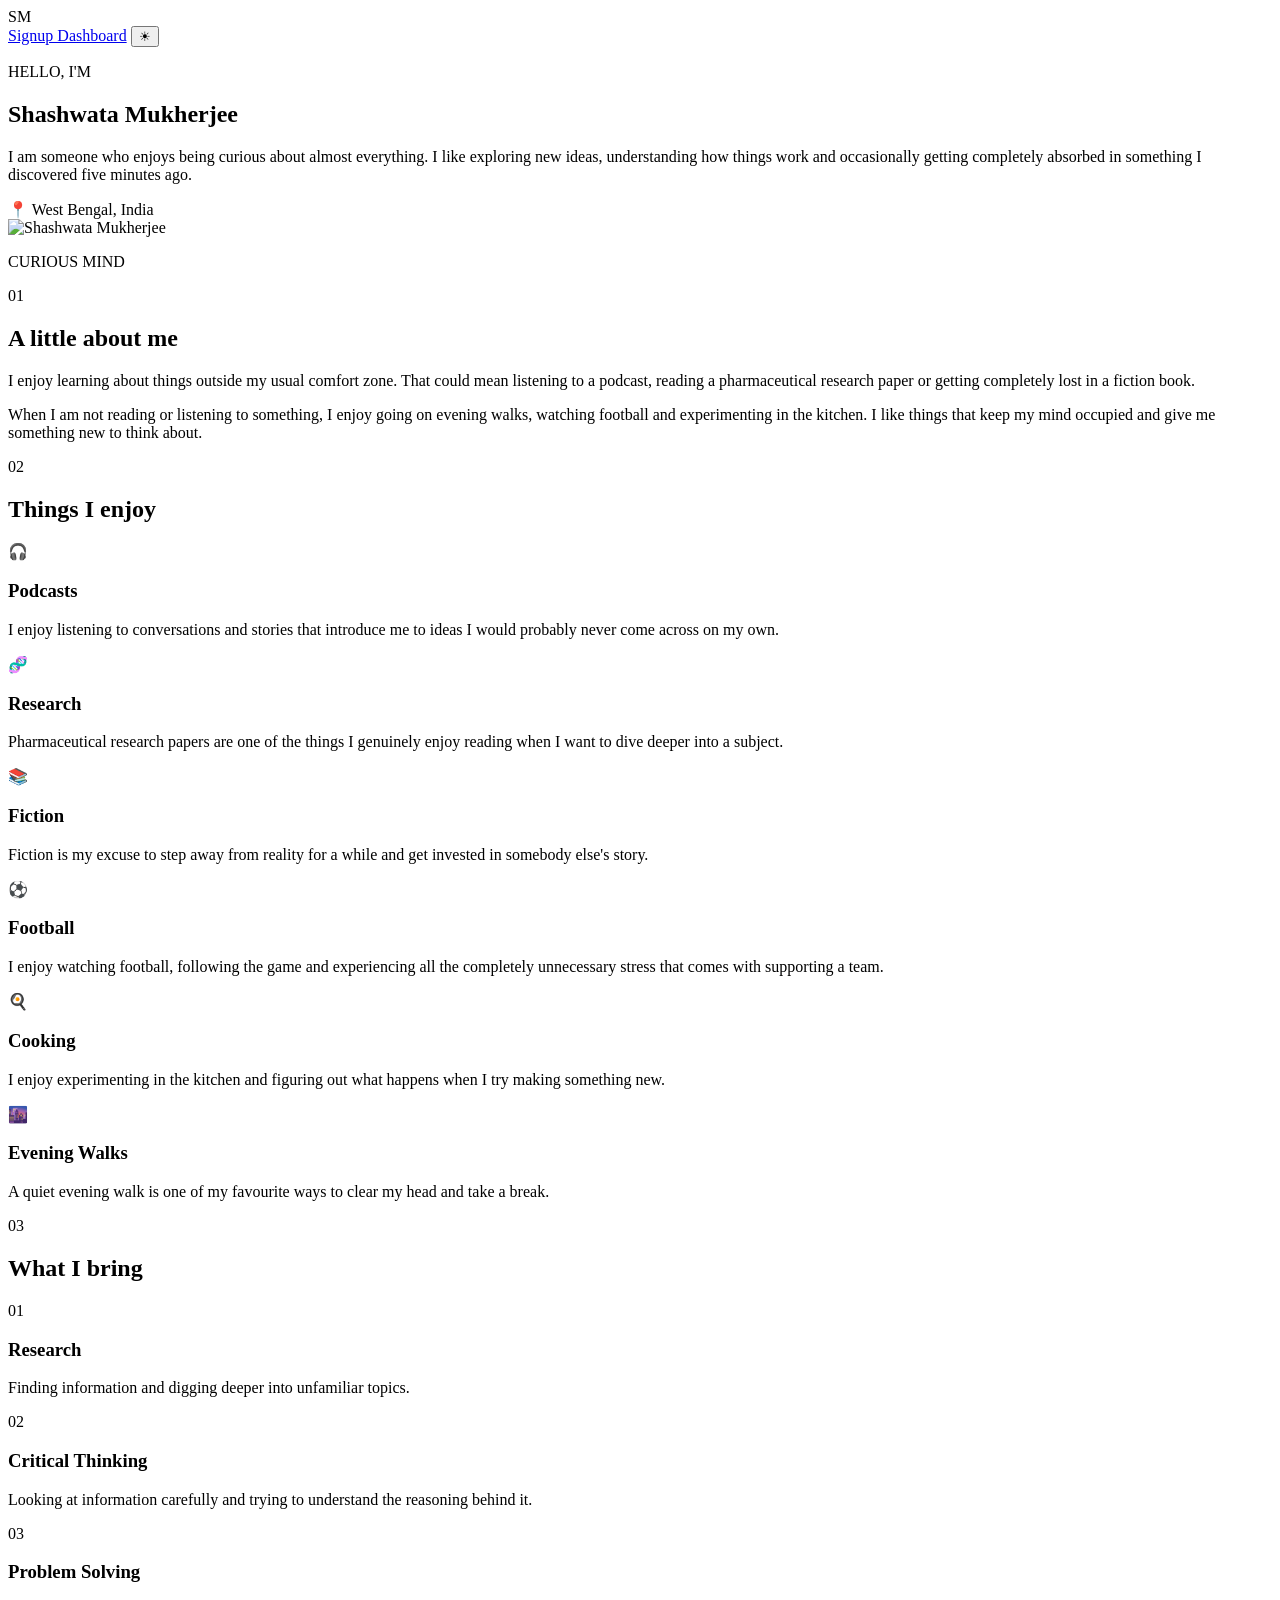
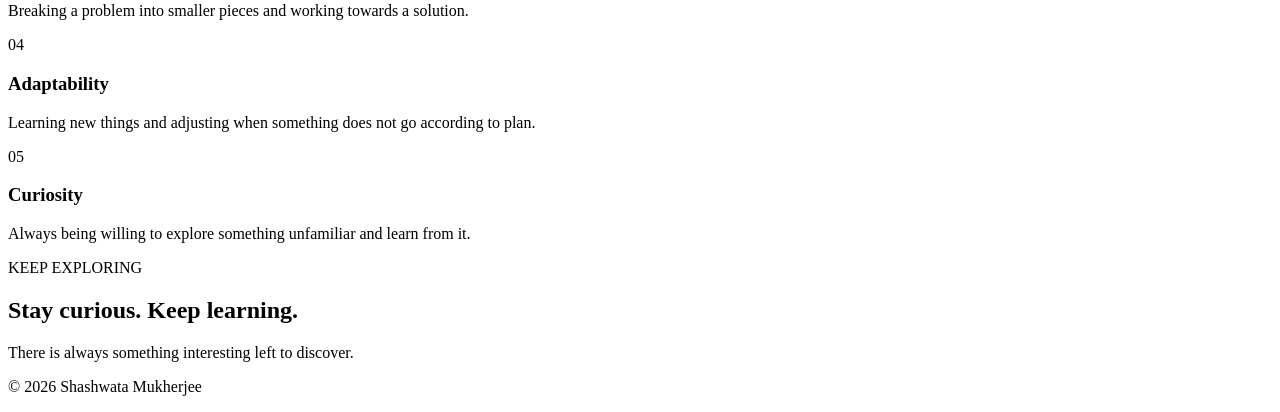
==== Task-2-Personal-Introduction/index.html @ 12bb1750 "Rename index.html to Task-2-Personal-Introduction/index.html" ====
<!DOCTYPE html>
<html lang="en">

<head>
    <meta charset="UTF-8">
    <meta name="viewport" content="width=device-width, initial-scale=1.0">

    <title>Shashwata Mukherjee | Portfolio</title>

    <link rel="stylesheet" href="portfolio.css">
</head>

<body>

    <div class="background">
        <div class="orb orb1"></div>
        <div class="orb orb2"></div>
        <div class="grid"></div>
    </div>

    <header>

        <div class="logo">SM</div>

        <a href="signup.html" class="signup-link">Signup Dashboard</a>

        <button id="themeButton">☀</button>

    </header>


    <main>

        <section class="hero">

            <div class="heroText">

                <p class="eyebrow">HELLO, I'M</p>

                <h1>
                    Shashwata
                    <span>Mukherjee</span>
                </h1>

                <p class="intro">
                    I am someone who enjoys being curious about almost
                    everything. I like exploring new ideas, understanding
                    how things work and occasionally getting completely
                    absorbed in something I discovered five minutes ago.
                </p>

                <div class="location">
                    📍 West Bengal, India
                </div>

            </div>


            <div class="profileCard">

                <div class="profileGlow"></div>

                <img src="profile.jpg" alt="Shashwata Mukherjee" class="profileImage">

                <p>CURIOUS MIND</p>

            </div>

        </section>


        <section class="about">

            <div class="sectionTitle">
                <span>01</span>
                <h2>A little about me</h2>
            </div>

            <div class="aboutContent">

                <p>
                    I enjoy learning about things outside my usual
                    comfort zone. That could mean listening to a podcast,
                    reading a pharmaceutical research paper or getting
                    completely lost in a fiction book.
                </p>

                <p>
                    When I am not reading or listening to something,
                    I enjoy going on evening walks, watching football
                    and experimenting in the kitchen. I like things that
                    keep my mind occupied and give me something new to
                    think about.
                </p>

            </div>

        </section>


        <section class="interests">

            <div class="sectionTitle">
                <span>02</span>
                <h2>Things I enjoy</h2>
            </div>


            <div class="cards">

                <div class="card">
                    <div class="icon">🎧</div>

                    <h3>Podcasts</h3>

                    <p>
                        I enjoy listening to conversations and stories
                        that introduce me to ideas I would probably
                        never come across on my own.
                    </p>
                </div>


                <div class="card">
                    <div class="icon">🧬</div>

                    <h3>Research</h3>

                    <p>
                        Pharmaceutical research papers are one of
                        the things I genuinely enjoy reading when
                        I want to dive deeper into a subject.
                    </p>
                </div>


                <div class="card">
                    <div class="icon">📚</div>

                    <h3>Fiction</h3>

                    <p>
                        Fiction is my excuse to step away from
                        reality for a while and get invested in
                        somebody else's story.
                    </p>
                </div>


                <div class="card">
                    <div class="icon">⚽</div>

                    <h3>Football</h3>

                    <p>
                        I enjoy watching football, following the game
                        and experiencing all the completely unnecessary
                        stress that comes with supporting a team.
                    </p>
                </div>


                <div class="card">
                    <div class="icon">🍳</div>

                    <h3>Cooking</h3>

                    <p>
                        I enjoy experimenting in the kitchen and
                        figuring out what happens when I try making
                        something new.
                    </p>
                </div>


                <div class="card">
                    <div class="icon">🌆</div>

                    <h3>Evening Walks</h3>

                    <p>
                        A quiet evening walk is one of my favourite
                        ways to clear my head and take a break.
                    </p>
                </div>

            </div>

        </section>


        <section class="skills">

            <div class="sectionTitle">
                <span>03</span>
                <h2>What I bring</h2>
            </div>


            <div class="skillList">

                <div class="skill">

                    <span>01</span>

                    <div>
                        <h3>Research</h3>

                        <p>
                            Finding information and digging deeper
                            into unfamiliar topics.
                        </p>
                    </div>

                </div>


                <div class="skill">

                    <span>02</span>

                    <div>
                        <h3>Critical Thinking</h3>

                        <p>
                            Looking at information carefully and
                            trying to understand the reasoning behind it.
                        </p>
                    </div>

                </div>


                <div class="skill">

                    <span>03</span>

                    <div>
                        <h3>Problem Solving</h3>

                        <p>
                            Breaking a problem into smaller pieces
                            and working towards a solution.
                        </p>
                    </div>

                </div>


                <div class="skill">

                    <span>04</span>

                    <div>
                        <h3>Adaptability</h3>

                        <p>
                            Learning new things and adjusting when
                            something does not go according to plan.
                        </p>
                    </div>

                </div>


                <div class="skill">

                    <span>05</span>

                    <div>
                        <h3>Curiosity</h3>

                        <p>
                            Always being willing to explore something
                            unfamiliar and learn from it.
                        </p>
                    </div>

                </div>

            </div>

        </section>


        <section class="contact">

            <p class="eyebrow">KEEP EXPLORING</p>

            <h2>
                Stay curious.
                <span>Keep learning.</span>
            </h2>

            <p>
                There is always something interesting left to discover.
            </p>

        </section>

    </main>


    <footer>

        <p>© 2026 Shashwata Mukherjee</p>

    </footer>


    <script>

        const themeButton =
            document.getElementById("themeButton");


        themeButton.addEventListener("click", function () {

            document.body.classList.toggle("light");


            if (document.body.classList.contains("light")) {

                themeButton.textContent = "☾";

                localStorage.setItem("theme", "light");

            } else {

                themeButton.textContent = "☀";

                localStorage.setItem("theme", "dark");

            }

        });


        const savedTheme =
            localStorage.getItem("theme");


        if (savedTheme === "light") {

            document.body.classList.add("light");

            themeButton.textContent = "☾";

        }

    </script>

</body>

</html>
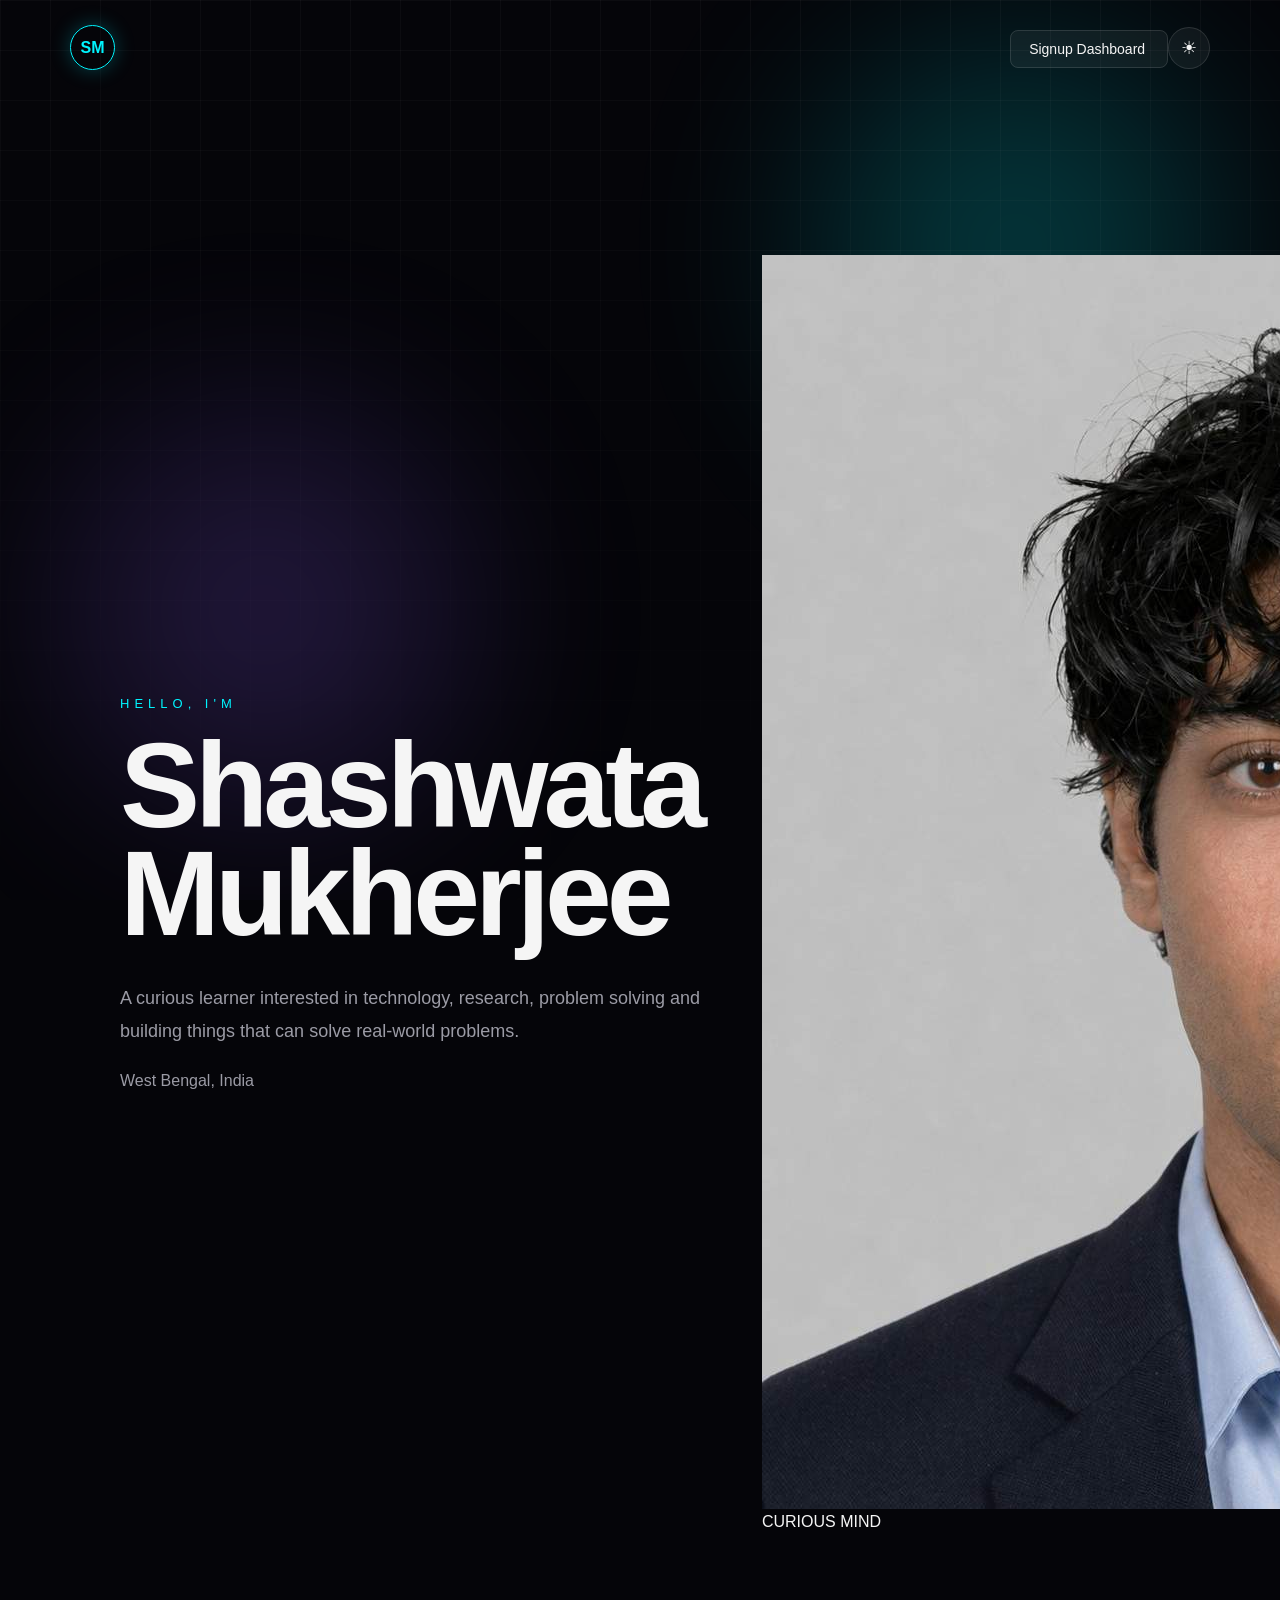
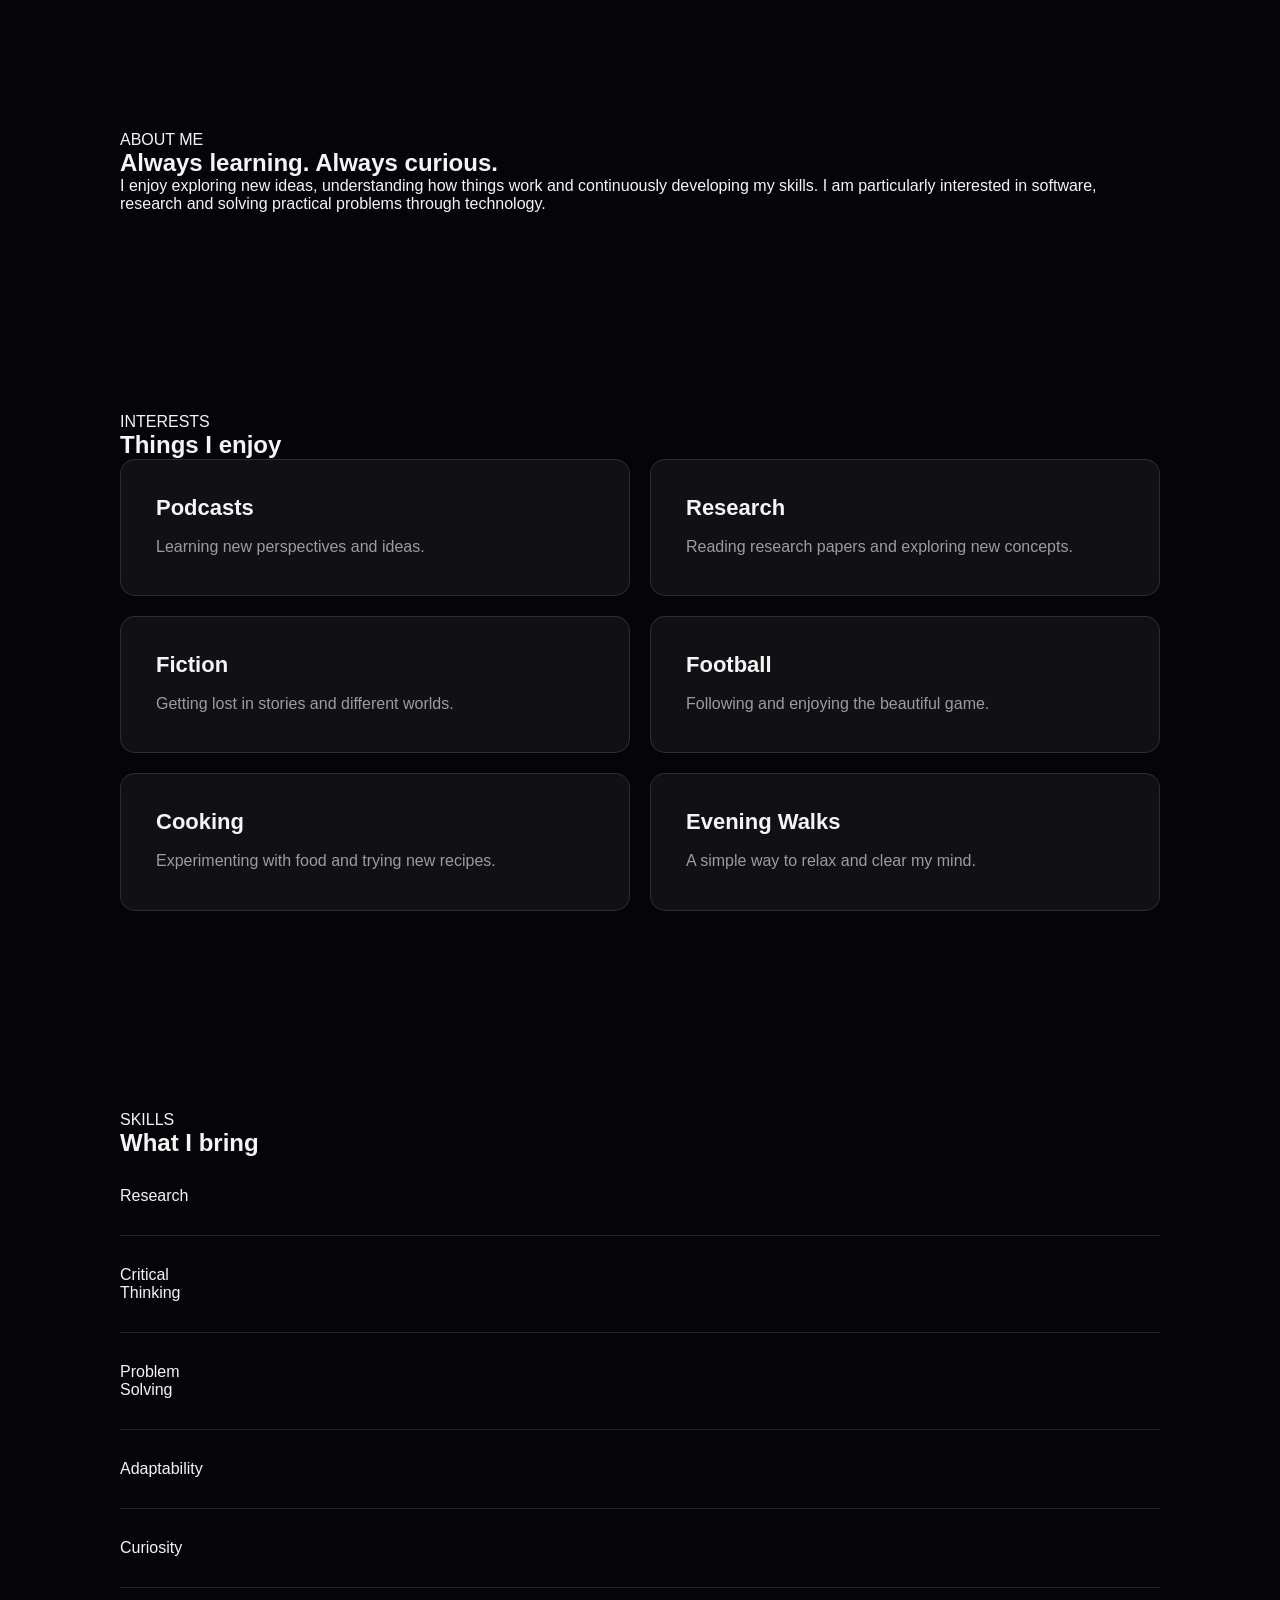
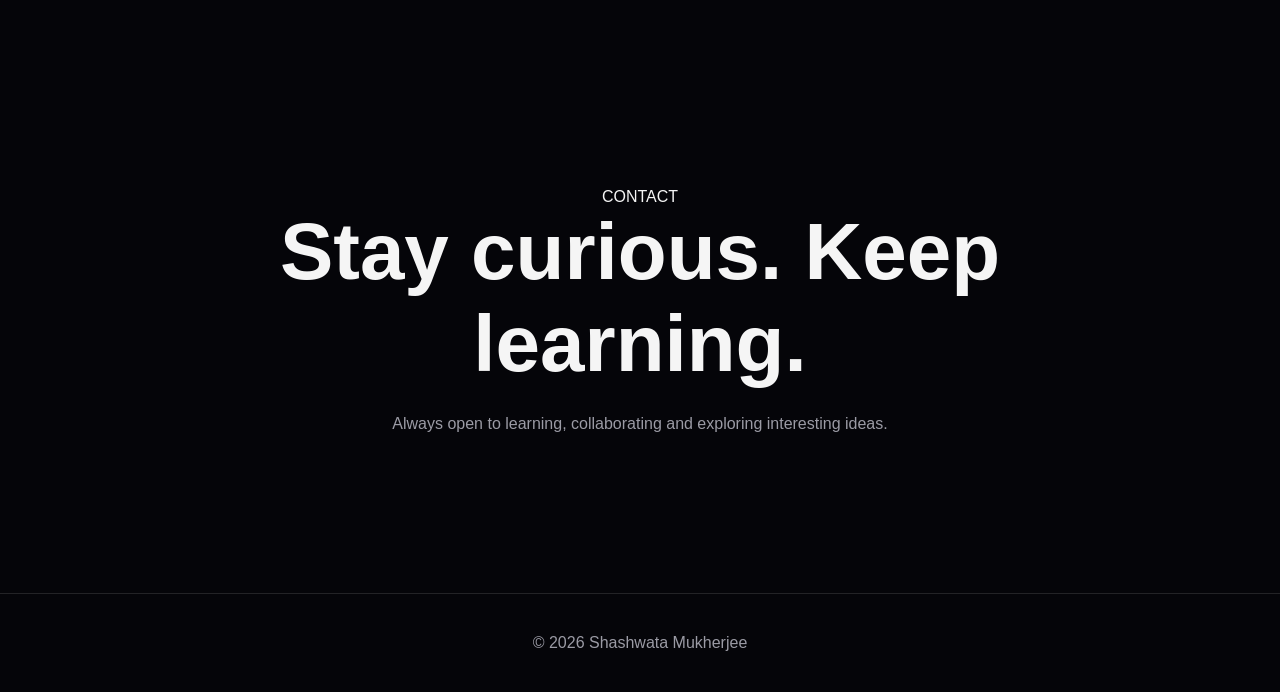
==== commit b66154ef: "Update index.html" ====
--- a/Task-2-Personal-Introduction/index.html
+++ b/Task-2-Personal-Introduction/index.html
@@ -1,12 +1,9 @@
 <!DOCTYPE html>
 <html lang="en">
-
 <head>
     <meta charset="UTF-8">
     <meta name="viewport" content="width=device-width, initial-scale=1.0">
-
     <title>Shashwata Mukherjee | Portfolio</title>
-
     <link rel="stylesheet" href="portfolio.css">
 </head>
 
@@ -19,51 +16,43 @@
     </div>
 
     <header>
-
         <div class="logo">SM</div>
 
-        <a href="signup.html" class="signup-link">Signup Dashboard</a>
+        <nav>
+            <a href="../Task-1-Signup-Dashboard/signup.html" class="signup-link">
+                Signup Dashboard
+            </a>
 
-        <button id="themeButton">☀</button>
-
+            <button id="themeButton">☀</button>
+        </nav>
     </header>
-
 
     <main>
 
         <section class="hero">
 
-            <div class="heroText">
-
+            <div class="hero-text">
                 <p class="eyebrow">HELLO, I'M</p>
 
-                <h1>
-                    Shashwata
-                    <span>Mukherjee</span>
-                </h1>
+                <h1>Shashwata Mukherjee</h1>
 
                 <p class="intro">
-                    I am someone who enjoys being curious about almost
-                    everything. I like exploring new ideas, understanding
-                    how things work and occasionally getting completely
-                    absorbed in something I discovered five minutes ago.
+                    A curious learner interested in technology, research,
+                    problem solving and building things that can solve
+                    real-world problems.
                 </p>
 
-                <div class="location">
-                    📍 West Bengal, India
-                </div>
-
+                <p class="location">
+                    West Bengal, India
+                </p>
             </div>
 
+            <div class="profile-card">
+                <img src="profile.jpg" alt="Shashwata Mukherjee">
 
-            <div class="profileCard">
-
-                <div class="profileGlow"></div>
-
-                <img src="profile.jpg" alt="Shashwata Mukherjee" class="profileImage">
-
-                <p>CURIOUS MIND</p>
-
+                <div class="card-text">
+                    <p>CURIOUS MIND</p>
+                </div>
             </div>
 
         </section>
@@ -71,117 +60,56 @@
 
         <section class="about">
 
-            <div class="sectionTitle">
-                <span>01</span>
-                <h2>A little about me</h2>
-            </div>
+            <p class="section-label">ABOUT ME</p>
 
-            <div class="aboutContent">
+            <h2>Always learning. Always curious.</h2>
 
-                <p>
-                    I enjoy learning about things outside my usual
-                    comfort zone. That could mean listening to a podcast,
-                    reading a pharmaceutical research paper or getting
-                    completely lost in a fiction book.
-                </p>
-
-                <p>
-                    When I am not reading or listening to something,
-                    I enjoy going on evening walks, watching football
-                    and experimenting in the kitchen. I like things that
-                    keep my mind occupied and give me something new to
-                    think about.
-                </p>
-
-            </div>
+            <p>
+                I enjoy exploring new ideas, understanding how things work
+                and continuously developing my skills. I am particularly
+                interested in software, research and solving practical
+                problems through technology.
+            </p>
 
         </section>
 
 
         <section class="interests">
 
-            <div class="sectionTitle">
-                <span>02</span>
-                <h2>Things I enjoy</h2>
-            </div>
+            <p class="section-label">INTERESTS</p>
 
+            <h2>Things I enjoy</h2>
 
             <div class="cards">
 
                 <div class="card">
-                    <div class="icon">🎧</div>
-
                     <h3>Podcasts</h3>
-
-                    <p>
-                        I enjoy listening to conversations and stories
-                        that introduce me to ideas I would probably
-                        never come across on my own.
-                    </p>
+                    <p>Learning new perspectives and ideas.</p>
                 </div>
 
+                <div class="card">
+                    <h3>Research</h3>
+                    <p>Reading research papers and exploring new concepts.</p>
+                </div>
 
                 <div class="card">
-                    <div class="icon">🧬</div>
-
-                    <h3>Research</h3>
-
-                    <p>
-                        Pharmaceutical research papers are one of
-                        the things I genuinely enjoy reading when
-                        I want to dive deeper into a subject.
-                    </p>
+                    <h3>Fiction</h3>
+                    <p>Getting lost in stories and different worlds.</p>
                 </div>
 
+                <div class="card">
+                    <h3>Football</h3>
+                    <p>Following and enjoying the beautiful game.</p>
+                </div>
 
                 <div class="card">
-                    <div class="icon">📚</div>
-
-                    <h3>Fiction</h3>
-
-                    <p>
-                        Fiction is my excuse to step away from
-                        reality for a while and get invested in
-                        somebody else's story.
-                    </p>
+                    <h3>Cooking</h3>
+                    <p>Experimenting with food and trying new recipes.</p>
                 </div>
 
-
                 <div class="card">
-                    <div class="icon">⚽</div>
-
-                    <h3>Football</h3>
-
-                    <p>
-                        I enjoy watching football, following the game
-                        and experiencing all the completely unnecessary
-                        stress that comes with supporting a team.
-                    </p>
-                </div>
-
-
-                <div class="card">
-                    <div class="icon">🍳</div>
-
-                    <h3>Cooking</h3>
-
-                    <p>
-                        I enjoy experimenting in the kitchen and
-                        figuring out what happens when I try making
-                        something new.
-                    </p>
-                </div>
-
-
-                <div class="card">
-                    <div class="icon">🌆</div>
-
                     <h3>Evening Walks</h3>
-
-                    <p>
-                        A quiet evening walk is one of my favourite
-                        ways to clear my head and take a break.
-                    </p>
+                    <p>A simple way to relax and clear my mind.</p>
                 </div>
 
             </div>
@@ -191,92 +119,17 @@
 
         <section class="skills">
 
-            <div class="sectionTitle">
-                <span>03</span>
-                <h2>What I bring</h2>
-            </div>
+            <p class="section-label">SKILLS</p>
 
+            <h2>What I bring</h2>
 
-            <div class="skillList">
+            <div class="skill-list">
 
-                <div class="skill">
-
-                    <span>01</span>
-
-                    <div>
-                        <h3>Research</h3>
-
-                        <p>
-                            Finding information and digging deeper
-                            into unfamiliar topics.
-                        </p>
-                    </div>
-
-                </div>
-
-
-                <div class="skill">
-
-                    <span>02</span>
-
-                    <div>
-                        <h3>Critical Thinking</h3>
-
-                        <p>
-                            Looking at information carefully and
-                            trying to understand the reasoning behind it.
-                        </p>
-                    </div>
-
-                </div>
-
-
-                <div class="skill">
-
-                    <span>03</span>
-
-                    <div>
-                        <h3>Problem Solving</h3>
-
-                        <p>
-                            Breaking a problem into smaller pieces
-                            and working towards a solution.
-                        </p>
-                    </div>
-
-                </div>
-
-
-                <div class="skill">
-
-                    <span>04</span>
-
-                    <div>
-                        <h3>Adaptability</h3>
-
-                        <p>
-                            Learning new things and adjusting when
-                            something does not go according to plan.
-                        </p>
-                    </div>
-
-                </div>
-
-
-                <div class="skill">
-
-                    <span>05</span>
-
-                    <div>
-                        <h3>Curiosity</h3>
-
-                        <p>
-                            Always being willing to explore something
-                            unfamiliar and learn from it.
-                        </p>
-                    </div>
-
-                </div>
+                <span class="skill">Research</span>
+                <span class="skill">Critical Thinking</span>
+                <span class="skill">Problem Solving</span>
+                <span class="skill">Adaptability</span>
+                <span class="skill">Curiosity</span>
 
             </div>
 
@@ -285,15 +138,13 @@
 
         <section class="contact">
 
-            <p class="eyebrow">KEEP EXPLORING</p>
+            <p class="section-label">CONTACT</p>
 
-            <h2>
-                Stay curious.
-                <span>Keep learning.</span>
-            </h2>
+            <h2>Stay curious. Keep learning.</h2>
 
             <p>
-                There is always something interesting left to discover.
+                Always open to learning, collaborating and exploring
+                interesting ideas.
             </p>
 
         </section>
@@ -302,22 +153,17 @@
 
 
     <footer>
-
         <p>© 2026 Shashwata Mukherjee</p>
-
     </footer>
 
 
     <script>
 
-        const themeButton =
-            document.getElementById("themeButton");
-
+        const themeButton = document.getElementById("themeButton");
 
         themeButton.addEventListener("click", function () {
 
             document.body.classList.toggle("light");
-
 
             if (document.body.classList.contains("light")) {
 
@@ -336,9 +182,7 @@
         });
 
 
-        const savedTheme =
-            localStorage.getItem("theme");
-
+        const savedTheme = localStorage.getItem("theme");
 
         if (savedTheme === "light") {
 
@@ -351,5 +195,4 @@
     </script>
 
 </body>
-
 </html>
--- a/Task-2-Personal-Introduction/portfolio.css
+++ b/Task-2-Personal-Introduction/portfolio.css
@@ -0,0 +1,483 @@
+* {
+    margin: 0;
+    padding: 0;
+    box-sizing: border-box;
+}
+
+:root {
+    --background: #050509;
+    --surface: rgba(255, 255, 255, 0.05);
+    --border: rgba(255, 255, 255, 0.12);
+    --text: #f5f5f5;
+    --muted: #9b9ba5;
+    --accent: #00f5ff;
+    --accent2: #8b5cf6;
+}
+
+body {
+    font-family: Arial, sans-serif;
+    background: var(--background);
+    color: var(--text);
+    min-height: 100vh;
+    overflow-x: hidden;
+    transition: background 0.5s, color 0.5s;
+}
+
+.background {
+    position: fixed;
+    inset: 0;
+    pointer-events: none;
+    overflow: hidden;
+    z-index: -1;
+}
+
+.grid {
+    position: absolute;
+    inset: 0;
+
+    background-image:
+        linear-gradient(rgba(255, 255, 255, 0.03) 1px,
+            transparent 1px),
+        linear-gradient(90deg,
+            rgba(255, 255, 255, 0.03) 1px,
+            transparent 1px);
+
+    background-size: 50px 50px;
+
+    mask-image: linear-gradient(to bottom,
+            black,
+            transparent);
+}
+
+.orb {
+    position: absolute;
+    width: 400px;
+    height: 400px;
+    border-radius: 50%;
+    filter: blur(100px);
+    opacity: 0.2;
+    animation: float 8s ease-in-out infinite;
+}
+
+.orb1 {
+    background: var(--accent);
+    top: 5%;
+    right: 5%;
+}
+
+.orb2 {
+    background: var(--accent2);
+    bottom: 10%;
+    left: 5%;
+    animation-delay: 2s;
+}
+
+@keyframes float {
+
+    0%,
+    100% {
+        transform: translateY(0);
+    }
+
+    50% {
+        transform: translateY(-40px);
+    }
+}
+
+header {
+    max-width: 1200px;
+    margin: auto;
+    padding: 25px 30px;
+
+    display: flex;
+    justify-content: space-between;
+    align-items: center;
+    gap: 20px;
+}
+
+.logo {
+    width: 45px;
+    height: 45px;
+
+    display: flex;
+    justify-content: center;
+    align-items: center;
+
+    border: 1px solid var(--accent);
+    border-radius: 50%;
+
+    color: var(--accent);
+    font-weight: bold;
+
+    box-shadow: 0 0 20px rgba(0, 245, 255, 0.25);
+}
+
+.signup-link {
+    margin-left: auto;
+
+    padding: 10px 18px;
+
+    border: 1px solid var(--border);
+    border-radius: 8px;
+
+    background: var(--surface);
+    color: var(--text);
+
+    text-decoration: none;
+    font-size: 14px;
+
+    transition: 0.3s;
+}
+
+.signup-link:hover {
+    border-color: var(--accent);
+    color: var(--accent);
+    transform: translateY(-2px);
+}
+
+#themeButton {
+    width: 42px;
+    height: 42px;
+
+    border: 1px solid var(--border);
+    border-radius: 50%;
+
+    background: var(--surface);
+    color: var(--text);
+
+    cursor: pointer;
+    font-size: 18px;
+
+    transition: 0.3s;
+}
+
+#themeButton:hover {
+    transform: rotate(20deg) scale(1.1);
+    border-color: var(--accent);
+}
+
+main {
+    max-width: 1100px;
+    margin: auto;
+    padding: 60px 30px;
+}
+
+.hero {
+    min-height: 600px;
+
+    display: flex;
+    align-items: center;
+    justify-content: space-between;
+    gap: 60px;
+}
+
+.heroText {
+    max-width: 650px;
+    animation: fadeUp 1s ease forwards;
+}
+
+.eyebrow {
+    color: var(--accent);
+    letter-spacing: 5px;
+    font-size: 13px;
+    margin-bottom: 20px;
+}
+
+h1 {
+    font-size: clamp(60px, 10vw, 120px);
+    line-height: 0.9;
+    letter-spacing: -5px;
+}
+
+h1 span,
+.contact h2 span {
+    display: block;
+    color: transparent;
+    -webkit-text-stroke: 1px var(--accent);
+}
+
+.intro {
+    max-width: 600px;
+    color: var(--muted);
+    font-size: 18px;
+    line-height: 1.8;
+    margin-top: 35px;
+}
+
+.location {
+    margin-top: 25px;
+    color: var(--muted);
+}
+
+.profileCard {
+    position: relative;
+
+    width: 300px;
+    height: 380px;
+
+    flex-shrink: 0;
+
+    border: 1px solid var(--border);
+    border-radius: 20px;
+
+    background: var(--surface);
+
+    display: flex;
+    flex-direction: column;
+    justify-content: center;
+    align-items: center;
+
+    overflow: hidden;
+
+    animation: floatCard 5s ease-in-out infinite;
+}
+
+.profileGlow {
+    position: absolute;
+
+    width: 200px;
+    height: 200px;
+
+    border-radius: 50%;
+
+    background: var(--accent);
+    filter: blur(80px);
+    opacity: 0.2;
+}
+
+.profileImage {
+    width: 160px;
+    height: 160px;
+
+    object-fit: cover;
+
+    border-radius: 50%;
+
+    border: 2px solid var(--accent);
+
+    box-shadow:
+        0 0 30px rgba(0, 245, 255, 0.2),
+        inset 0 0 30px rgba(0, 245, 255, 0.1);
+
+    z-index: 1;
+}
+
+.profileCard p {
+    margin-top: 25px;
+    color: var(--muted);
+    letter-spacing: 4px;
+    font-size: 11px;
+}
+
+@keyframes floatCard {
+
+    0%,
+    100% {
+        transform: translateY(0) rotate(1deg);
+    }
+
+    50% {
+        transform: translateY(-15px) rotate(-1deg);
+    }
+}
+
+@keyframes fadeUp {
+
+    from {
+        opacity: 0;
+        transform: translateY(30px);
+    }
+
+    to {
+        opacity: 1;
+        transform: translateY(0);
+    }
+}
+
+section {
+    padding: 100px 0;
+}
+
+.sectionTitle {
+    display: flex;
+    align-items: center;
+    gap: 20px;
+    margin-bottom: 45px;
+}
+
+.sectionTitle span {
+    color: var(--accent);
+    font-family: monospace;
+}
+
+.sectionTitle h2 {
+    font-size: 35px;
+}
+
+.aboutContent {
+    max-width: 800px;
+}
+
+.aboutContent p {
+    color: var(--muted);
+    font-size: 19px;
+    line-height: 1.9;
+    margin-bottom: 20px;
+}
+
+.cards {
+    display: grid;
+    grid-template-columns: repeat(2, 1fr);
+    gap: 20px;
+}
+
+.card {
+    padding: 35px;
+
+    background: var(--surface);
+    border: 1px solid var(--border);
+    border-radius: 15px;
+
+    transition: 0.4s;
+}
+
+.card:hover {
+    transform: translateY(-8px);
+    border-color: var(--accent);
+    box-shadow: 0 15px 40px rgba(0, 245, 255, 0.08);
+}
+
+.icon {
+    font-size: 35px;
+    margin-bottom: 20px;
+}
+
+.card h3 {
+    font-size: 22px;
+    margin-bottom: 12px;
+}
+
+.card p {
+    color: var(--muted);
+    line-height: 1.7;
+}
+
+.skillList {
+    border-top: 1px solid var(--border);
+}
+
+.skill {
+    display: grid;
+    grid-template-columns: 80px 1fr;
+
+    padding: 30px 0;
+
+    border-bottom: 1px solid var(--border);
+
+    transition: 0.3s;
+}
+
+.skill:hover {
+    padding-left: 15px;
+}
+
+.skill>span {
+    color: var(--accent);
+    font-family: monospace;
+}
+
+.skill h3 {
+    margin-bottom: 8px;
+}
+
+.skill p {
+    color: var(--muted);
+}
+
+.contact {
+    text-align: center;
+}
+
+.contact h2 {
+    font-size: clamp(40px, 7vw, 80px);
+    margin-bottom: 25px;
+}
+
+.contact>p:last-child {
+    color: var(--muted);
+}
+
+footer {
+    text-align: center;
+    padding: 40px;
+    color: var(--muted);
+    border-top: 1px solid var(--border);
+}
+
+body.light {
+    --background: #f4f7fb;
+    --surface: rgba(0, 0, 0, 0.04);
+    --border: rgba(0, 0, 0, 0.12);
+    --text: #111118;
+    --muted: #5f6270;
+    --accent: #0066ff;
+    --accent2: #7c3aed;
+}
+
+body.light .grid {
+    background-image:
+        linear-gradient(rgba(0, 0, 0, 0.04) 1px,
+            transparent 1px),
+        linear-gradient(90deg,
+            rgba(0, 0, 0, 0.04) 1px,
+            transparent 1px);
+}
+
+@media (max-width: 750px) {
+
+    header {
+        padding: 20px;
+    }
+
+    main {
+        padding: 30px 20px;
+    }
+
+    .hero {
+        min-height: auto;
+        padding-top: 40px;
+
+        flex-direction: column;
+        align-items: flex-start;
+    }
+
+    h1 {
+        font-size: 65px;
+    }
+
+    .profileCard {
+        width: 100%;
+        height: 300px;
+    }
+
+    .cards {
+        grid-template-columns: 1fr;
+    }
+
+    section {
+        padding: 70px 0;
+    }
+
+    .sectionTitle h2 {
+        font-size: 28px;
+    }
+
+    .skill {
+        grid-template-columns: 55px 1fr;
+    }
+
+    .signup-link {
+        font-size: 12px;
+        padding: 9px 12px;
+    }
+}
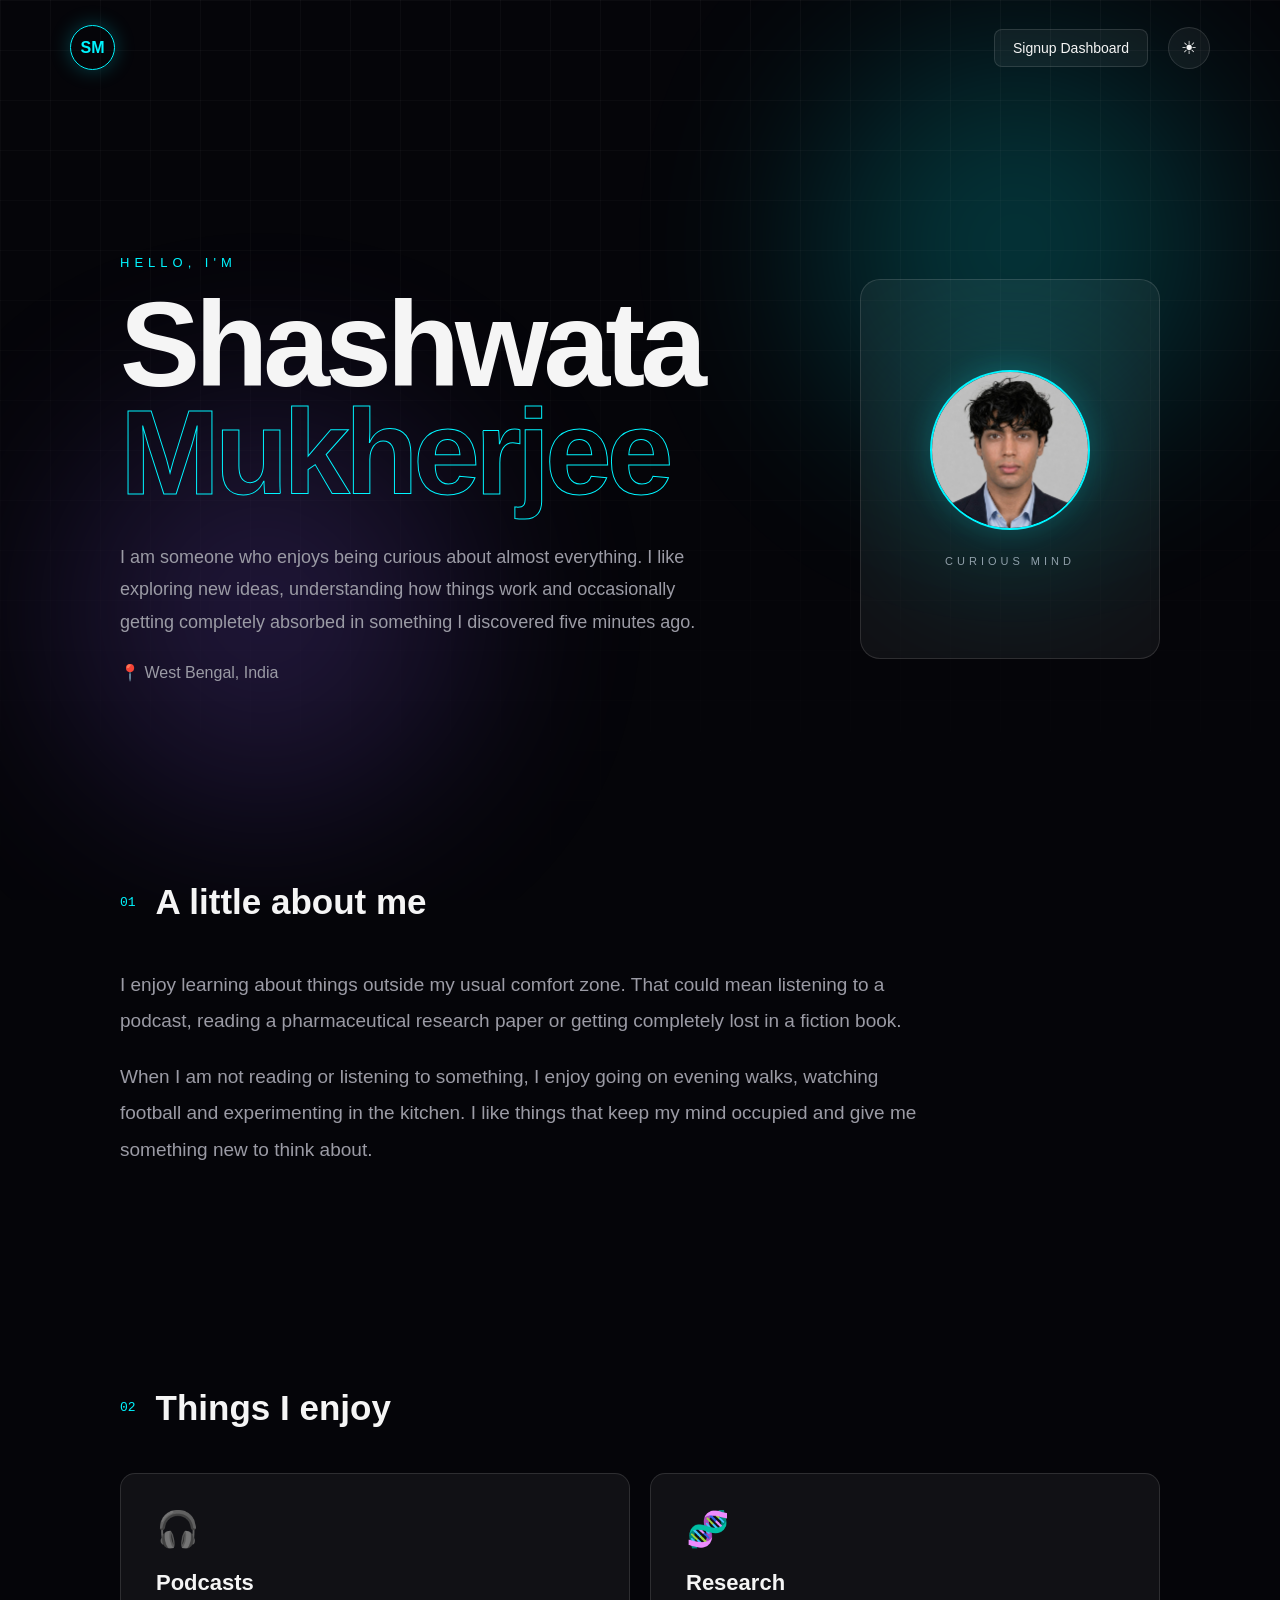
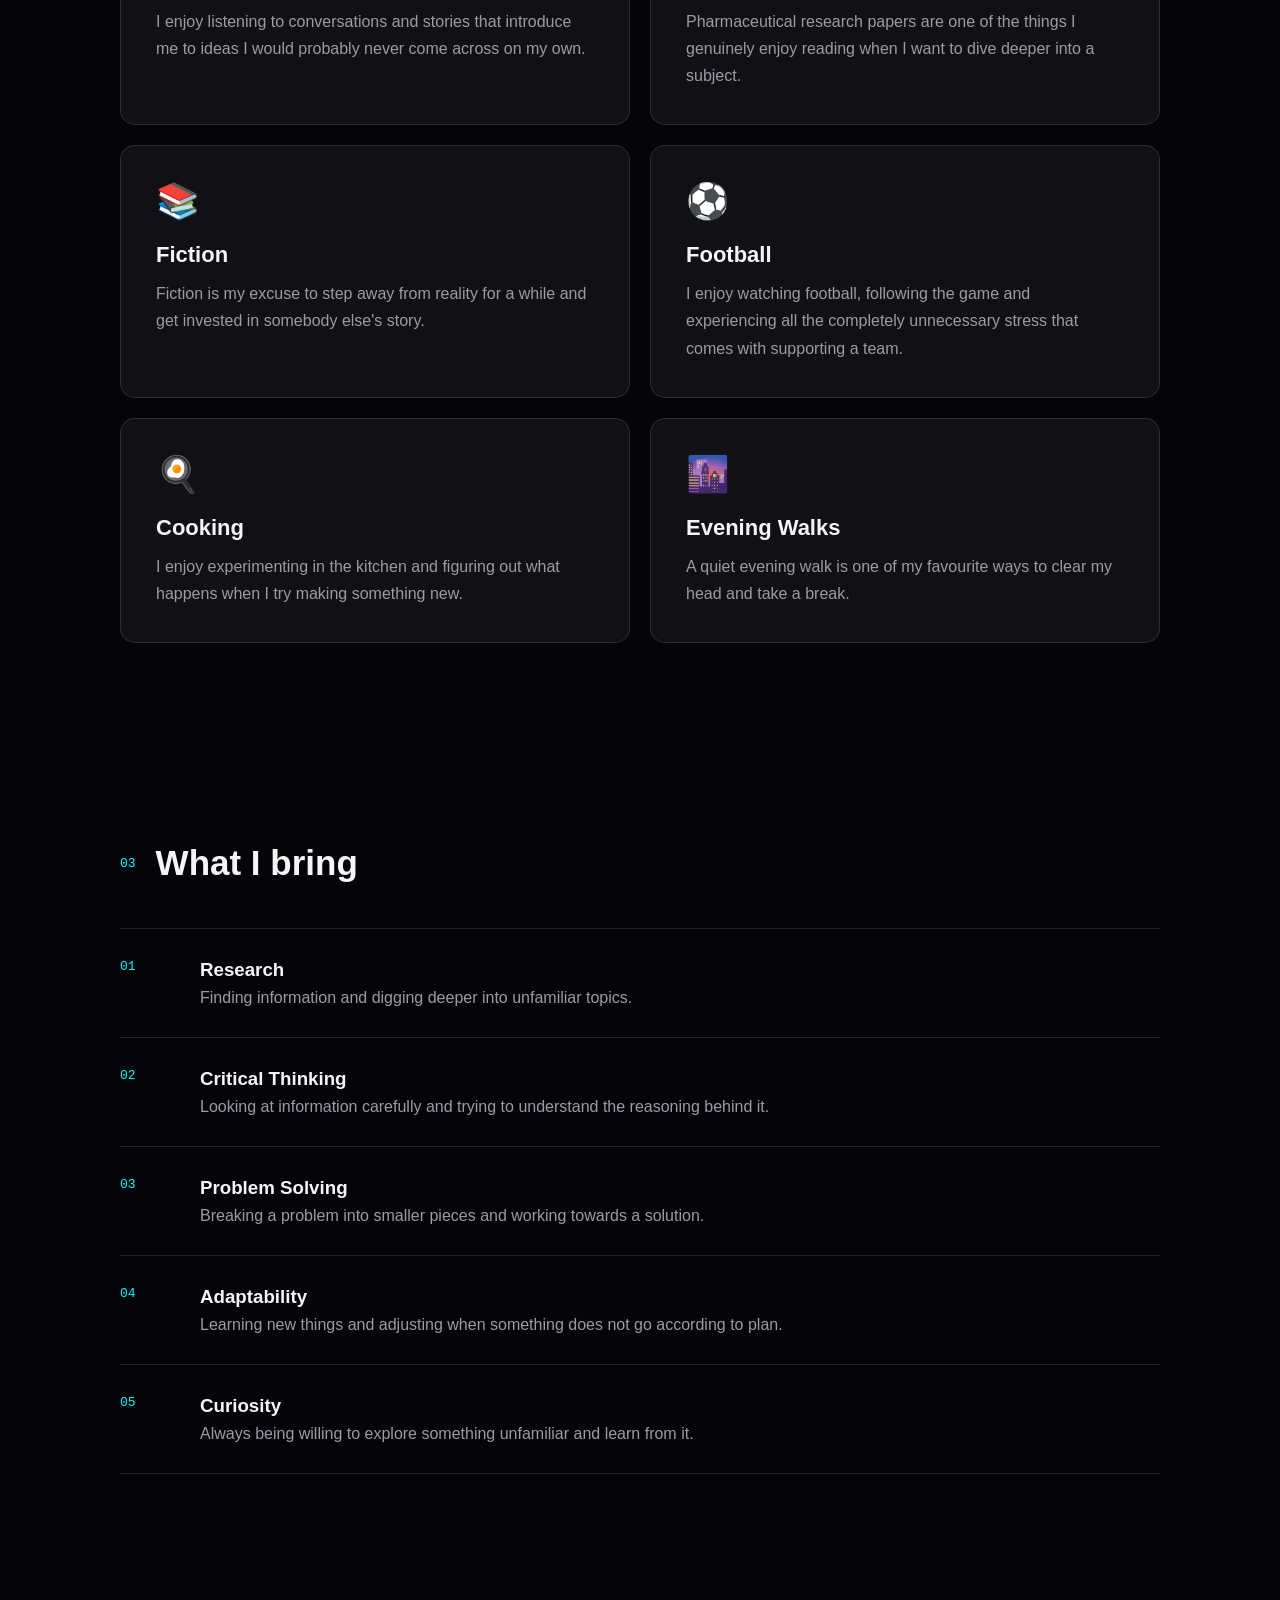
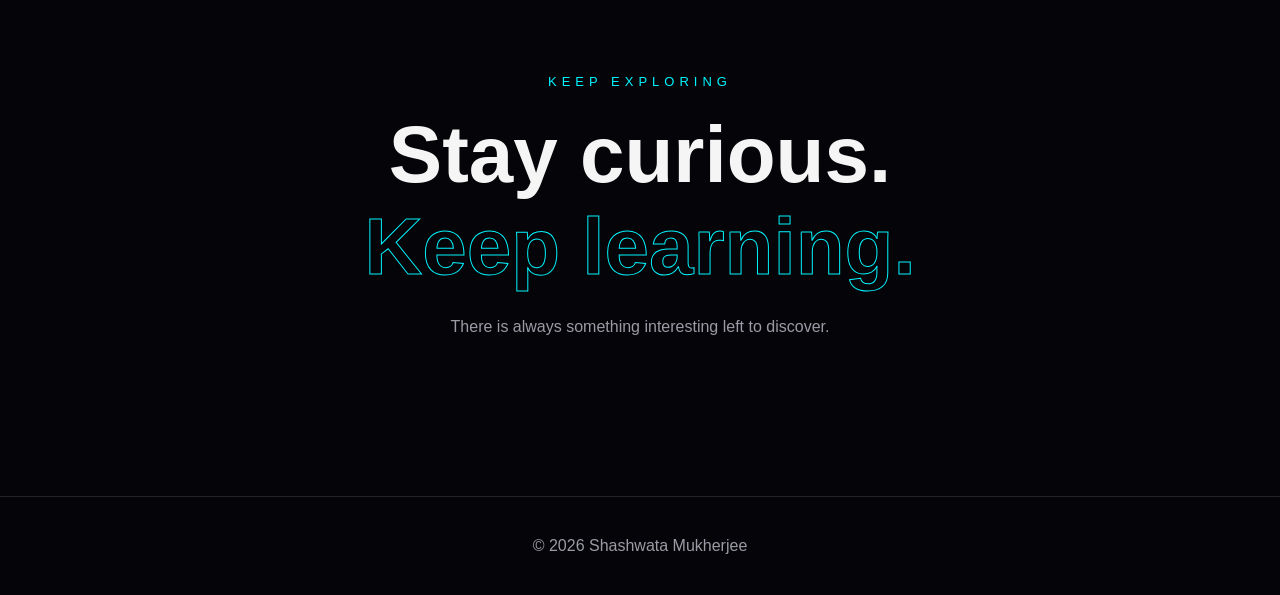
==== commit 9a16c580: "Update index.html" ====
--- a/Task-2-Personal-Introduction/index.html
+++ b/Task-2-Personal-Introduction/index.html
@@ -1,9 +1,12 @@
 <!DOCTYPE html>
 <html lang="en">
+
 <head>
     <meta charset="UTF-8">
     <meta name="viewport" content="width=device-width, initial-scale=1.0">
+
     <title>Shashwata Mukherjee | Portfolio</title>
+
     <link rel="stylesheet" href="portfolio.css">
 </head>
 
@@ -16,155 +19,306 @@
     </div>
 
     <header>
+
         <div class="logo">SM</div>
 
-        <nav>
-            <a href="../Task-1-Signup-Dashboard/signup.html" class="signup-link">
-                Signup Dashboard
-            </a>
-
-            <button id="themeButton">☀</button>
-        </nav>
+        <a href="../Task-1-Signup-Dashboard/signup.html" class="signup-link">Signup Dashboard</a>
+
+        <button id="themeButton">☀</button>
+
     </header>
 
+
     <main>
 
         <section class="hero">
 
-            <div class="hero-text">
+            <div class="heroText">
+
                 <p class="eyebrow">HELLO, I'M</p>
 
-                <h1>Shashwata Mukherjee</h1>
+                <h1>
+                    Shashwata
+                    <span>Mukherjee</span>
+                </h1>
 
                 <p class="intro">
-                    A curious learner interested in technology, research,
-                    problem solving and building things that can solve
-                    real-world problems.
+                    I am someone who enjoys being curious about almost
+                    everything. I like exploring new ideas, understanding
+                    how things work and occasionally getting completely
+                    absorbed in something I discovered five minutes ago.
                 </p>
 
-                <p class="location">
-                    West Bengal, India
+                <div class="location">
+                    📍 West Bengal, India
+                </div>
+
+            </div>
+
+
+            <div class="profileCard">
+
+                <div class="profileGlow"></div>
+
+                <img src="profile.jpg" alt="Shashwata Mukherjee" class="profileImage">
+
+                <p>CURIOUS MIND</p>
+
+            </div>
+
+        </section>
+
+
+        <section class="about">
+
+            <div class="sectionTitle">
+                <span>01</span>
+                <h2>A little about me</h2>
+            </div>
+
+            <div class="aboutContent">
+
+                <p>
+                    I enjoy learning about things outside my usual
+                    comfort zone. That could mean listening to a podcast,
+                    reading a pharmaceutical research paper or getting
+                    completely lost in a fiction book.
                 </p>
-            </div>
-
-            <div class="profile-card">
-                <img src="profile.jpg" alt="Shashwata Mukherjee">
-
-                <div class="card-text">
-                    <p>CURIOUS MIND</p>
-                </div>
-            </div>
-
-        </section>
-
-
-        <section class="about">
-
-            <p class="section-label">ABOUT ME</p>
-
-            <h2>Always learning. Always curious.</h2>
+
+                <p>
+                    When I am not reading or listening to something,
+                    I enjoy going on evening walks, watching football
+                    and experimenting in the kitchen. I like things that
+                    keep my mind occupied and give me something new to
+                    think about.
+                </p>
+
+            </div>
+
+        </section>
+
+
+        <section class="interests">
+
+            <div class="sectionTitle">
+                <span>02</span>
+                <h2>Things I enjoy</h2>
+            </div>
+
+
+            <div class="cards">
+
+                <div class="card">
+                    <div class="icon">🎧</div>
+
+                    <h3>Podcasts</h3>
+
+                    <p>
+                        I enjoy listening to conversations and stories
+                        that introduce me to ideas I would probably
+                        never come across on my own.
+                    </p>
+                </div>
+
+
+                <div class="card">
+                    <div class="icon">🧬</div>
+
+                    <h3>Research</h3>
+
+                    <p>
+                        Pharmaceutical research papers are one of
+                        the things I genuinely enjoy reading when
+                        I want to dive deeper into a subject.
+                    </p>
+                </div>
+
+
+                <div class="card">
+                    <div class="icon">📚</div>
+
+                    <h3>Fiction</h3>
+
+                    <p>
+                        Fiction is my excuse to step away from
+                        reality for a while and get invested in
+                        somebody else's story.
+                    </p>
+                </div>
+
+
+                <div class="card">
+                    <div class="icon">⚽</div>
+
+                    <h3>Football</h3>
+
+                    <p>
+                        I enjoy watching football, following the game
+                        and experiencing all the completely unnecessary
+                        stress that comes with supporting a team.
+                    </p>
+                </div>
+
+
+                <div class="card">
+                    <div class="icon">🍳</div>
+
+                    <h3>Cooking</h3>
+
+                    <p>
+                        I enjoy experimenting in the kitchen and
+                        figuring out what happens when I try making
+                        something new.
+                    </p>
+                </div>
+
+
+                <div class="card">
+                    <div class="icon">🌆</div>
+
+                    <h3>Evening Walks</h3>
+
+                    <p>
+                        A quiet evening walk is one of my favourite
+                        ways to clear my head and take a break.
+                    </p>
+                </div>
+
+            </div>
+
+        </section>
+
+
+        <section class="skills">
+
+            <div class="sectionTitle">
+                <span>03</span>
+                <h2>What I bring</h2>
+            </div>
+
+
+            <div class="skillList">
+
+                <div class="skill">
+
+                    <span>01</span>
+
+                    <div>
+                        <h3>Research</h3>
+
+                        <p>
+                            Finding information and digging deeper
+                            into unfamiliar topics.
+                        </p>
+                    </div>
+
+                </div>
+
+
+                <div class="skill">
+
+                    <span>02</span>
+
+                    <div>
+                        <h3>Critical Thinking</h3>
+
+                        <p>
+                            Looking at information carefully and
+                            trying to understand the reasoning behind it.
+                        </p>
+                    </div>
+
+                </div>
+
+
+                <div class="skill">
+
+                    <span>03</span>
+
+                    <div>
+                        <h3>Problem Solving</h3>
+
+                        <p>
+                            Breaking a problem into smaller pieces
+                            and working towards a solution.
+                        </p>
+                    </div>
+
+                </div>
+
+
+                <div class="skill">
+
+                    <span>04</span>
+
+                    <div>
+                        <h3>Adaptability</h3>
+
+                        <p>
+                            Learning new things and adjusting when
+                            something does not go according to plan.
+                        </p>
+                    </div>
+
+                </div>
+
+
+                <div class="skill">
+
+                    <span>05</span>
+
+                    <div>
+                        <h3>Curiosity</h3>
+
+                        <p>
+                            Always being willing to explore something
+                            unfamiliar and learn from it.
+                        </p>
+                    </div>
+
+                </div>
+
+            </div>
+
+        </section>
+
+
+        <section class="contact">
+
+            <p class="eyebrow">KEEP EXPLORING</p>
+
+            <h2>
+                Stay curious.
+                <span>Keep learning.</span>
+            </h2>
 
             <p>
-                I enjoy exploring new ideas, understanding how things work
-                and continuously developing my skills. I am particularly
-                interested in software, research and solving practical
-                problems through technology.
+                There is always something interesting left to discover.
             </p>
 
         </section>
 
-
-        <section class="interests">
-
-            <p class="section-label">INTERESTS</p>
-
-            <h2>Things I enjoy</h2>
-
-            <div class="cards">
-
-                <div class="card">
-                    <h3>Podcasts</h3>
-                    <p>Learning new perspectives and ideas.</p>
-                </div>
-
-                <div class="card">
-                    <h3>Research</h3>
-                    <p>Reading research papers and exploring new concepts.</p>
-                </div>
-
-                <div class="card">
-                    <h3>Fiction</h3>
-                    <p>Getting lost in stories and different worlds.</p>
-                </div>
-
-                <div class="card">
-                    <h3>Football</h3>
-                    <p>Following and enjoying the beautiful game.</p>
-                </div>
-
-                <div class="card">
-                    <h3>Cooking</h3>
-                    <p>Experimenting with food and trying new recipes.</p>
-                </div>
-
-                <div class="card">
-                    <h3>Evening Walks</h3>
-                    <p>A simple way to relax and clear my mind.</p>
-                </div>
-
-            </div>
-
-        </section>
-
-
-        <section class="skills">
-
-            <p class="section-label">SKILLS</p>
-
-            <h2>What I bring</h2>
-
-            <div class="skill-list">
-
-                <span class="skill">Research</span>
-                <span class="skill">Critical Thinking</span>
-                <span class="skill">Problem Solving</span>
-                <span class="skill">Adaptability</span>
-                <span class="skill">Curiosity</span>
-
-            </div>
-
-        </section>
-
-
-        <section class="contact">
-
-            <p class="section-label">CONTACT</p>
-
-            <h2>Stay curious. Keep learning.</h2>
-
-            <p>
-                Always open to learning, collaborating and exploring
-                interesting ideas.
-            </p>
-
-        </section>
-
     </main>
 
 
     <footer>
+
         <p>© 2026 Shashwata Mukherjee</p>
+
     </footer>
 
 
     <script>
 
-        const themeButton = document.getElementById("themeButton");
+        const themeButton =
+            document.getElementById("themeButton");
+
 
         themeButton.addEventListener("click", function () {
 
             document.body.classList.toggle("light");
 
+
             if (document.body.classList.contains("light")) {
 
                 themeButton.textContent = "☾";
@@ -182,7 +336,9 @@
         });
 
 
-        const savedTheme = localStorage.getItem("theme");
+        const savedTheme =
+            localStorage.getItem("theme");
+
 
         if (savedTheme === "light") {
 
@@ -195,4 +351,5 @@
     </script>
 
 </body>
+
 </html>
